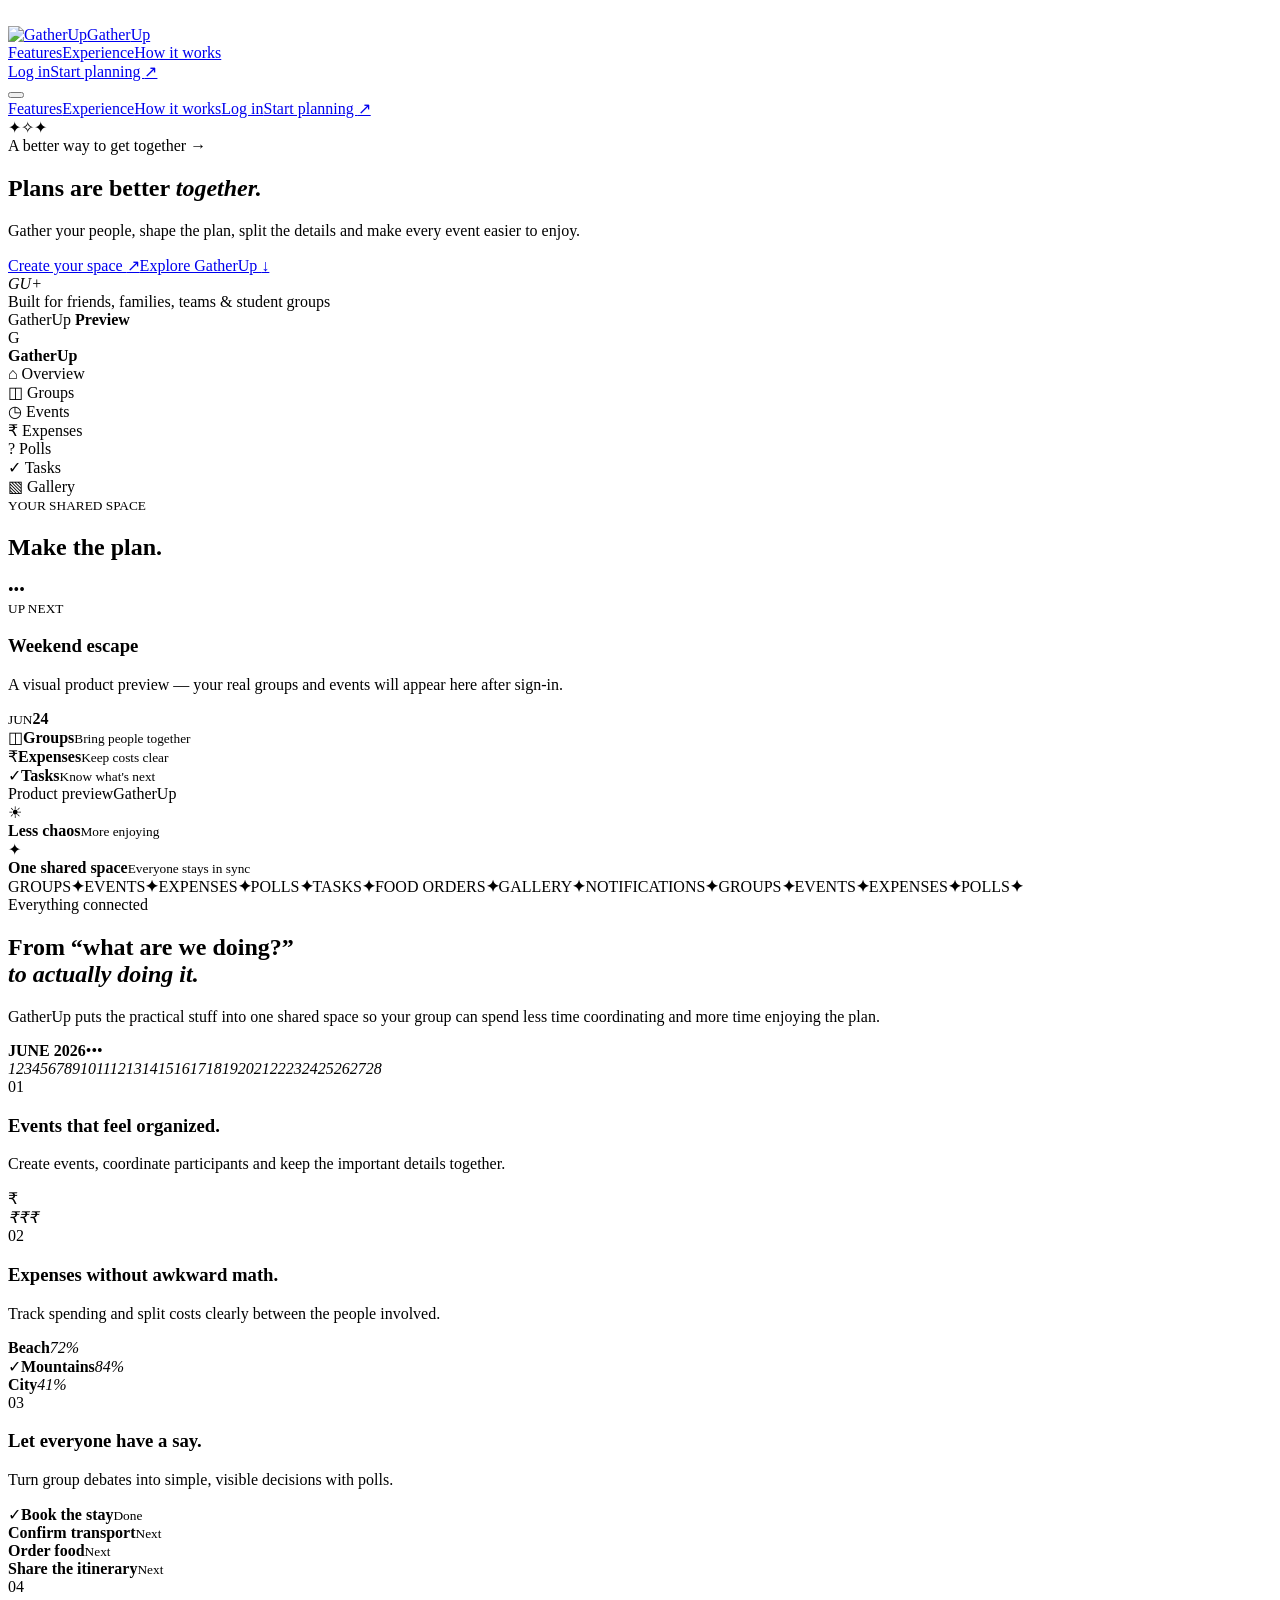
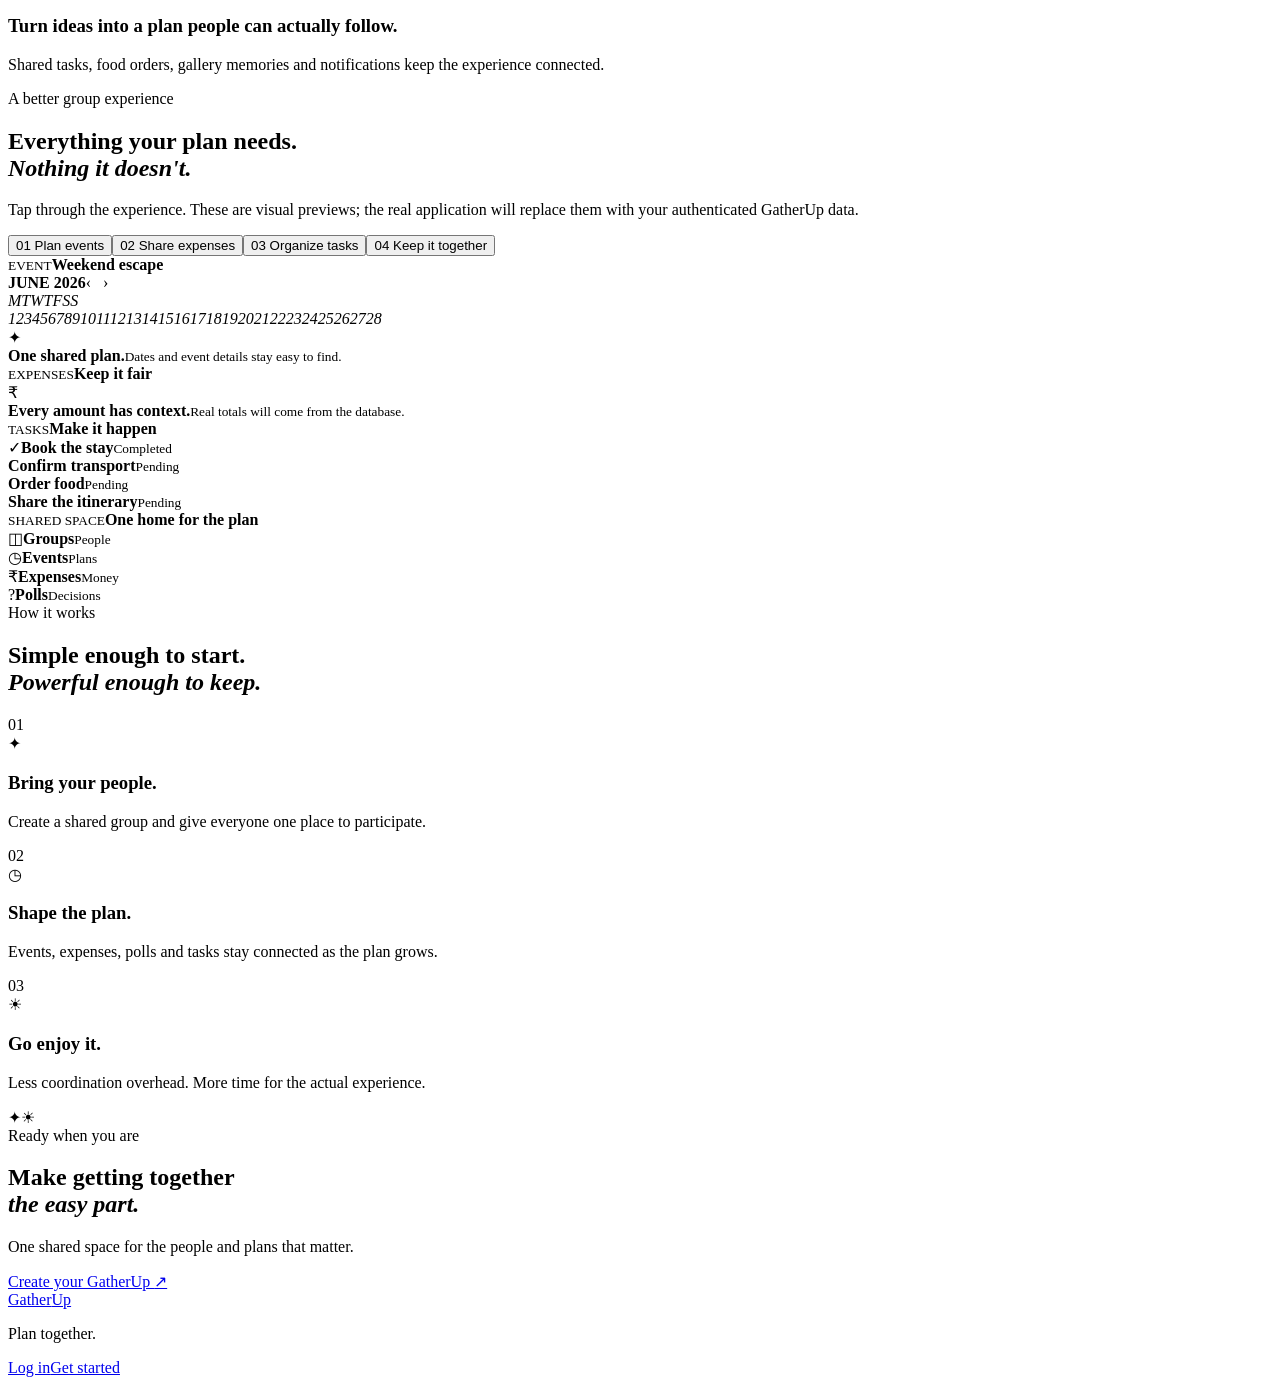
==== frontend/index.html @ 7a7631d9 "Initial GatherUp project" ====
<!doctype html>
<html lang="en">

<head>
    <meta charset="utf-8">
    <meta name="viewport" content="width=device-width,initial-scale=1,viewport-fit=cover">
    <meta name="theme-color" content="#fbfaf7">
    <meta name="description" content="GatherUp — plan together.">
    <link rel="icon" href="/assets/icons/icon-512.png">
    <link rel="apple-touch-icon" href="/assets/icons/icon-192.png">
    <link rel="manifest" href="/manifest.json">
    <title>GatherUp — Plan together.</title>
    <link rel="stylesheet" href="/assets/style.css">
</head>

<body>
    <div class="noise"></div>
    <div class="cursor-glow"></div>
    <div class="loader">
        <div class="loader-inner">
            <div class="loader-logo"><img src="/assets/icons/logo.png" alt=""></div>
            <div class="loader-bar"><span></span></div>
        </div>
    </div>

    <header class="navbar" id="navbar">
        <div class="nav-inner">
            <a class="brand" href="/"><span class="brand-logo"><img src="/assets/icons/logo.png"
                        alt="GatherUp"></span><span class="brand-name">Gather<span>Up</span></span></a>
            <nav class="nav-links"><a href="#features">Features</a><a href="#experience">Experience</a><a
                    href="#how">How it works</a></nav>
            <div class="nav-actions"><a class="nav-login" href="/login">Log in</a><a class="btn btn-primary magnetic"
                    href="/register">Start planning <span>↗</span></a></div>
            <button class="menu" aria-label="Open menu" aria-expanded="false"><span></span><span></span></button>
            <div class="mobile-menu"><a href="#features">Features</a><a href="#experience">Experience</a><a
                    href="#how">How it works</a><a href="/login">Log in</a><a class="mobile-cta" href="/register">Start
                    planning <span>↗</span></a></div>
        </div>
    </header>

    <main>
        <section class="hero">
            <div class="hero-orb orb-y"></div>
            <div class="hero-orb orb-p"></div>
            <div class="hero-orb orb-o"></div><span class="spark a">✦</span><span class="spark b">✧</span><span
                class="spark c">✦</span>
            <div class="container hero-grid">
                <div class="hero-copy reveal">
                    <div class="eyebrow"><span class="eyebrow-dot"></span> A better way to get together <b>→</b></div>
                    <h1>Plans are better <em>together.</em></h1>
                    <p class="hero-sub">Gather your people, shape the plan, split the details and make every event
                        easier to enjoy.</p>
                    <div class="hero-actions"><a class="btn btn-primary btn-large magnetic" href="/register">Create your
                            space <span>↗</span></a><a class="btn btn-secondary btn-large" href="#experience">Explore
                            GatherUp <span>↓</span></a></div>
                    <div class="mini-trust">
                        <div class="avatar-stack"><i class="av1">G</i><i class="av2">U</i><i class="av3">+</i></div>
                        Built for friends, families, teams &amp; student groups
                    </div>
                </div>

                <div class="hero-visual reveal reveal-late">
                    <div class="app-window tilt">
                        <div class="window-head">
                            <div class="dots"><i></i><i></i><i></i></div>
                            <div class="window-title">GatherUp <b>Preview</b></div>
                            <div class="window-user">G</div>
                        </div>
                        <div class="app-body">
                            <aside class="side">
                                <div class="side-brand"><img src="/assets/icons/icon-192.png" alt=""><b>GatherUp</b>
                                </div>
                                <div class="side-item active"><span>⌂</span> Overview</div>
                                <div class="side-item"><span>◫</span> Groups</div>
                                <div class="side-item"><span>◷</span> Events</div>
                                <div class="side-item"><span>₹</span> Expenses</div>
                                <div class="side-item"><span>?</span> Polls</div>
                                <div class="side-item"><span>✓</span> Tasks</div>
                                <div class="side-item"><span>▧</span> Gallery</div>
                            </aside>
                            <div class="app-main">
                                <div class="app-heading">
                                    <div><small>YOUR SHARED SPACE</small>
                                        <h2>Make the plan.</h2>
                                    </div><span class="app-more">•••</span>
                                </div>
                                <div class="preview-card">
                                    <div class="preview-copy"><small>UP NEXT</small>
                                        <h3>Weekend escape</h3>
                                        <p>A visual product preview — your real groups and events will appear here after
                                            sign-in.</p>
                                    </div>
                                    <div class="date"><small>JUN</small><b>24</b></div>
                                </div>
                                <div class="preview-tiles">
                                    <div class="tile p"><span class="tile-icon">◫</span><b>Groups</b><small>Bring people
                                            together</small></div>
                                    <div class="tile y"><span class="tile-icon">₹</span><b>Expenses</b><small>Keep costs
                                            clear</small></div>
                                    <div class="tile o"><span class="tile-icon">✓</span><b>Tasks</b><small>Know what's
                                            next</small></div>
                                </div>
                                <div class="progress">
                                    <div class="progress-top"><span>Product preview</span><span>GatherUp</span></div>
                                    <div class="progress-line"><i></i></div>
                                </div>
                            </div>
                        </div>
                    </div>
                    <div class="float-card float-one"><span class="float-icon y">☀</span>
                        <div class="float-copy"><b>Less chaos</b><small>More enjoying</small></div>
                    </div>
                    <div class="float-card float-two"><span class="float-icon p">✦</span>
                        <div class="float-copy"><b>One shared space</b><small>Everyone stays in sync</small></div>
                    </div>
                </div>
            </div>
            <div class="hero-bottom"></div>
        </section>

        <div class="ticker">
            <div class="ticker-track">
                <span>GROUPS</span><b>✦</b><span>EVENTS</span><b>✦</b><span>EXPENSES</span><b>✦</b><span>POLLS</span><b>✦</b><span>TASKS</span><b>✦</b><span>FOOD
                    ORDERS</span><b>✦</b><span>GALLERY</span><b>✦</b><span>NOTIFICATIONS</span><b>✦</b><span>GROUPS</span><b>✦</b><span>EVENTS</span><b>✦</b><span>EXPENSES</span><b>✦</b><span>POLLS</span><b>✦</b>
            </div>
        </div>

        <section class="section" id="features">
            <div class="container">
                <div class="section-intro reveal">
                    <div><span class="kicker">Everything connected</span>
                        <h2>From “what are we doing?”<br><em>to actually doing it.</em></h2>
                    </div>
                    <p>GatherUp puts the practical stuff into one shared space so your group can spend less time
                        coordinating and more time enjoying the plan.</p>
                </div>
                <div class="feature-grid">
                    <article class="feature feature-main reveal">
                        <div class="feature-visual">
                            <div class="calendar-art">
                                <div class="cal-top"><b>JUNE 2026</b><span>•••</span></div>
                                <div class="cal-grid"><i class="">1</i><i class="">2</i><i class="">3</i><i
                                        class="">4</i><i class="">5</i><i class="">6</i><i class="">7</i><i
                                        class="">8</i><i class="">9</i><i class="">10</i><i class="">11</i><i
                                        class="">12</i><i class="">13</i><i class="">14</i><i class="">15</i><i
                                        class="">16</i><i class="">17</i><i class="">18</i><i class="">19</i><i
                                        class="">20</i><i class="">21</i><i class="">22</i><i class="">23</i><i
                                        class="active">24</i><i class="">25</i><i class="">26</i><i class="">27</i><i
                                        class="">28</i></div>
                            </div>
                        </div>
                        <div class="feature-content"><span class="feature-index">01</span>
                            <h3>Events that feel organized.</h3>
                            <p>Create events, coordinate participants and keep the important details together.</p>
                        </div>
                    </article>
                    <article class="feature reveal">
                        <div class="feature-visual">
                            <div class="money-art">
                                <div class="money-ring"></div>
                                <div class="money-core">₹</div><i class="money-dot md1">₹</i><i
                                    class="money-dot md2">₹</i><i class="money-dot md3">₹</i>
                            </div>
                        </div>
                        <div class="feature-content"><span class="feature-index">02</span>
                            <h3>Expenses without awkward math.</h3>
                            <p>Track spending and split costs clearly between the people involved.</p>
                        </div>
                    </article>
                    <article class="feature reveal">
                        <div class="feature-visual">
                            <div class="poll-art">
                                <div class="poll"><span></span><b>Beach</b><em>72%</em></div>
                                <div class="poll selected"><span>✓</span><b>Mountains</b><em>84%</em></div>
                                <div class="poll"><span></span><b>City</b><em>41%</em></div>
                            </div>
                        </div>
                        <div class="feature-content"><span class="feature-index">03</span>
                            <h3>Let everyone have a say.</h3>
                            <p>Turn group debates into simple, visible decisions with polls.</p>
                        </div>
                    </article>
                    <article class="feature feature-wide reveal">
                        <div class="wide-visual">
                            <div class="task done"><span>✓</span><b>Book the stay</b><small>Done</small></div>
                            <div class="task"><span></span><b>Confirm transport</b><small>Next</small></div>
                            <div class="task"><span></span><b>Order food</b><small>Next</small></div>
                            <div class="task"><span></span><b>Share the itinerary</b><small>Next</small></div>
                        </div>
                        <div class="feature-content"><span class="feature-index">04</span>
                            <h3>Turn ideas into a plan people can actually follow.</h3>
                            <p>Shared tasks, food orders, gallery memories and notifications keep the experience
                                connected.</p>
                        </div>
                    </article>
                </div>
            </div>
        </section>

        <section class="experience" id="experience">
            <div class="container">
                <div class="experience-shell">
                    <div class="experience-copy reveal"><span class="kicker">A better group experience</span>
                        <h2>Everything your plan needs.<br><em>Nothing it doesn't.</em></h2>
                        <p>Tap through the experience. These are visual previews; the real application will replace them
                            with your authenticated GatherUp data.</p>
                        <div class="tabs"><button class="tab active" data-stage="event"><span>01</span> Plan
                                events</button><button class="tab" data-stage="money"><span>02</span> Share
                                expenses</button><button class="tab" data-stage="tasks"><span>03</span> Organize
                                tasks</button><button class="tab" data-stage="space"><span>04</span> Keep it
                                together</button></div>
                    </div>
                    <div class="stage reveal">
                        <div class="stage-panel active" data-panel="event">
                            <div class="stage-head"><small>EVENT</small><b>Weekend escape</b></div>
                            <div class="stage-calendar">
                                <div class="stage-month"><b>JUNE 2026</b><span>‹ &nbsp; ›</span></div>
                                <div class="stage-week"><i>M</i><i>T</i><i>W</i><i>T</i><i>F</i><i>S</i><i>S</i></div>
                                <div class="stage-days"><i class="">1</i><i class="">2</i><i class="">3</i><i
                                        class="">4</i><i class="">5</i><i class="">6</i><i class="">7</i><i
                                        class="">8</i><i class="">9</i><i class="">10</i><i class="">11</i><i
                                        class="">12</i><i class="">13</i><i class="">14</i><i class="">15</i><i
                                        class="">16</i><i class="">17</i><i class="">18</i><i class="">19</i><i
                                        class="">20</i><i class="">21</i><i class="">22</i><i class="">23</i><i
                                        class="today">24</i><i class="">25</i><i class="">26</i><i class="">27</i><i
                                        class="">28</i></div>
                            </div>
                            <div class="stage-note"><span>✦</span>
                                <div><b>One shared plan.</b><small>Dates and event details stay easy to find.</small>
                                </div>
                            </div>
                        </div>
                        <div class="stage-panel" data-panel="money">
                            <div class="stage-head"><small>EXPENSES</small><b>Keep it fair</b></div>
                            <div class="chart"><i style="--h:42%"></i><i style="--h:65%"></i><i style="--h:51%"></i><i
                                    style="--h:82%"></i><i style="--h:60%"></i><i style="--h:91%"></i></div>
                            <div class="stage-note"><span>₹</span>
                                <div><b>Every amount has context.</b><small>Real totals will come from the
                                        database.</small></div>
                            </div>
                        </div>
                        <div class="stage-panel" data-panel="tasks">
                            <div class="stage-head"><small>TASKS</small><b>Make it happen</b></div>
                            <div class="stage-tasks">
                                <div class="stage-task done"><span>✓</span><b>Book the stay</b><small>Completed</small>
                                </div>
                                <div class="stage-task"><span></span><b>Confirm transport</b><small>Pending</small>
                                </div>
                                <div class="stage-task"><span></span><b>Order food</b><small>Pending</small></div>
                                <div class="stage-task"><span></span><b>Share the itinerary</b><small>Pending</small>
                                </div>
                            </div>
                        </div>
                        <div class="stage-panel" data-panel="space">
                            <div class="stage-head"><small>SHARED SPACE</small><b>One home for the plan</b></div>
                            <div class="space-grid">
                                <div class="space-card"><span>◫</span><b>Groups</b><small>People</small></div>
                                <div class="space-card"><span>◷</span><b>Events</b><small>Plans</small></div>
                                <div class="space-card"><span>₹</span><b>Expenses</b><small>Money</small></div>
                                <div class="space-card"><span>?</span><b>Polls</b><small>Decisions</small></div>
                            </div>
                        </div>
                    </div>
                </div>
            </div>
        </section>

        <section class="section how" id="how">
            <div class="container">
                <div class="center-heading reveal"><span class="kicker">How it works</span>
                    <h2>Simple enough to start.<br><em>Powerful enough to keep.</em></h2>
                </div>
                <div class="step-grid">
                    <article class="step reveal"><span class="step-num">01</span>
                        <div class="step-icon si-p">✦</div>
                        <h3>Bring your people.</h3>
                        <p>Create a shared group and give everyone one place to participate.</p>
                    </article>
                    <article class="step reveal"><span class="step-num">02</span>
                        <div class="step-icon si-o">◷</div>
                        <h3>Shape the plan.</h3>
                        <p>Events, expenses, polls and tasks stay connected as the plan grows.</p>
                    </article>
                    <article class="step reveal"><span class="step-num">03</span>
                        <div class="step-icon si-y">☀</div>
                        <h3>Go enjoy it.</h3>
                        <p>Less coordination overhead. More time for the actual experience.</p>
                    </article>
                </div>
            </div>
        </section>

        <section class="cta">
            <div class="cta-glow cg-y"></div>
            <div class="cta-glow cg-p"></div><span class="cta-spark cs-left">✦</span><span
                class="cta-spark cs-right">☀</span>
            <div class="container cta-content reveal"><span class="kicker">Ready when you are</span>
                <h2>Make getting together<br><em>the easy part.</em></h2>
                <p>One shared space for the people and plans that matter.</p><a href="/register"
                    class="btn btn-primary btn-large magnetic">Create your GatherUp <span>↗</span></a>
            </div>
        </section>
    </main>
    <footer class="footer">
        <div class="container footer-inner"><a class="brand" href="/"><span class="brand-logo footer-mark"><img
                        src="/assets/icons/logo.png" alt=""></span><span
                    class="brand-name">Gather<span>Up</span></span></a>
            <p>Plan together.</p>
            <div class="footer-links"><a href="/login">Log in</a><a href="/register">Get started</a></div>
        </div>
    </footer>
    <script src="/assets/js/app.js"></script>
</body>

</html>
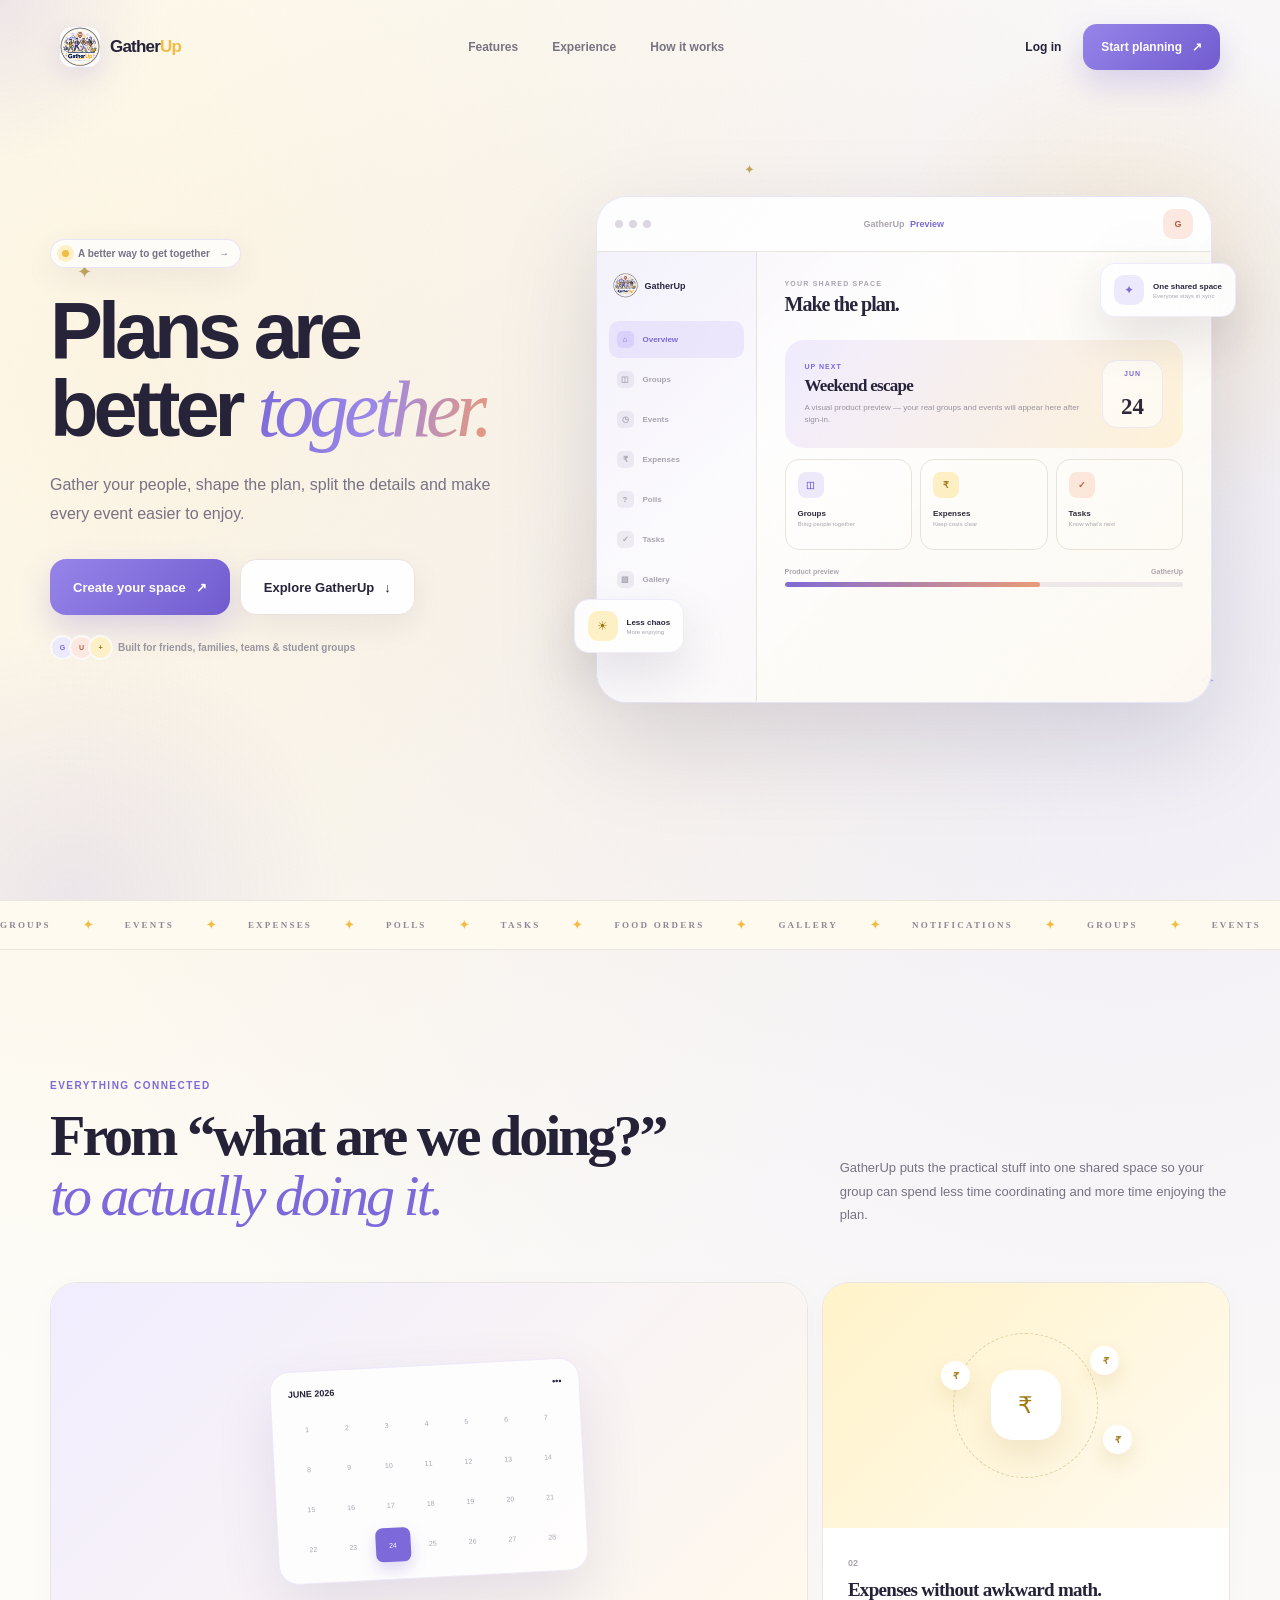
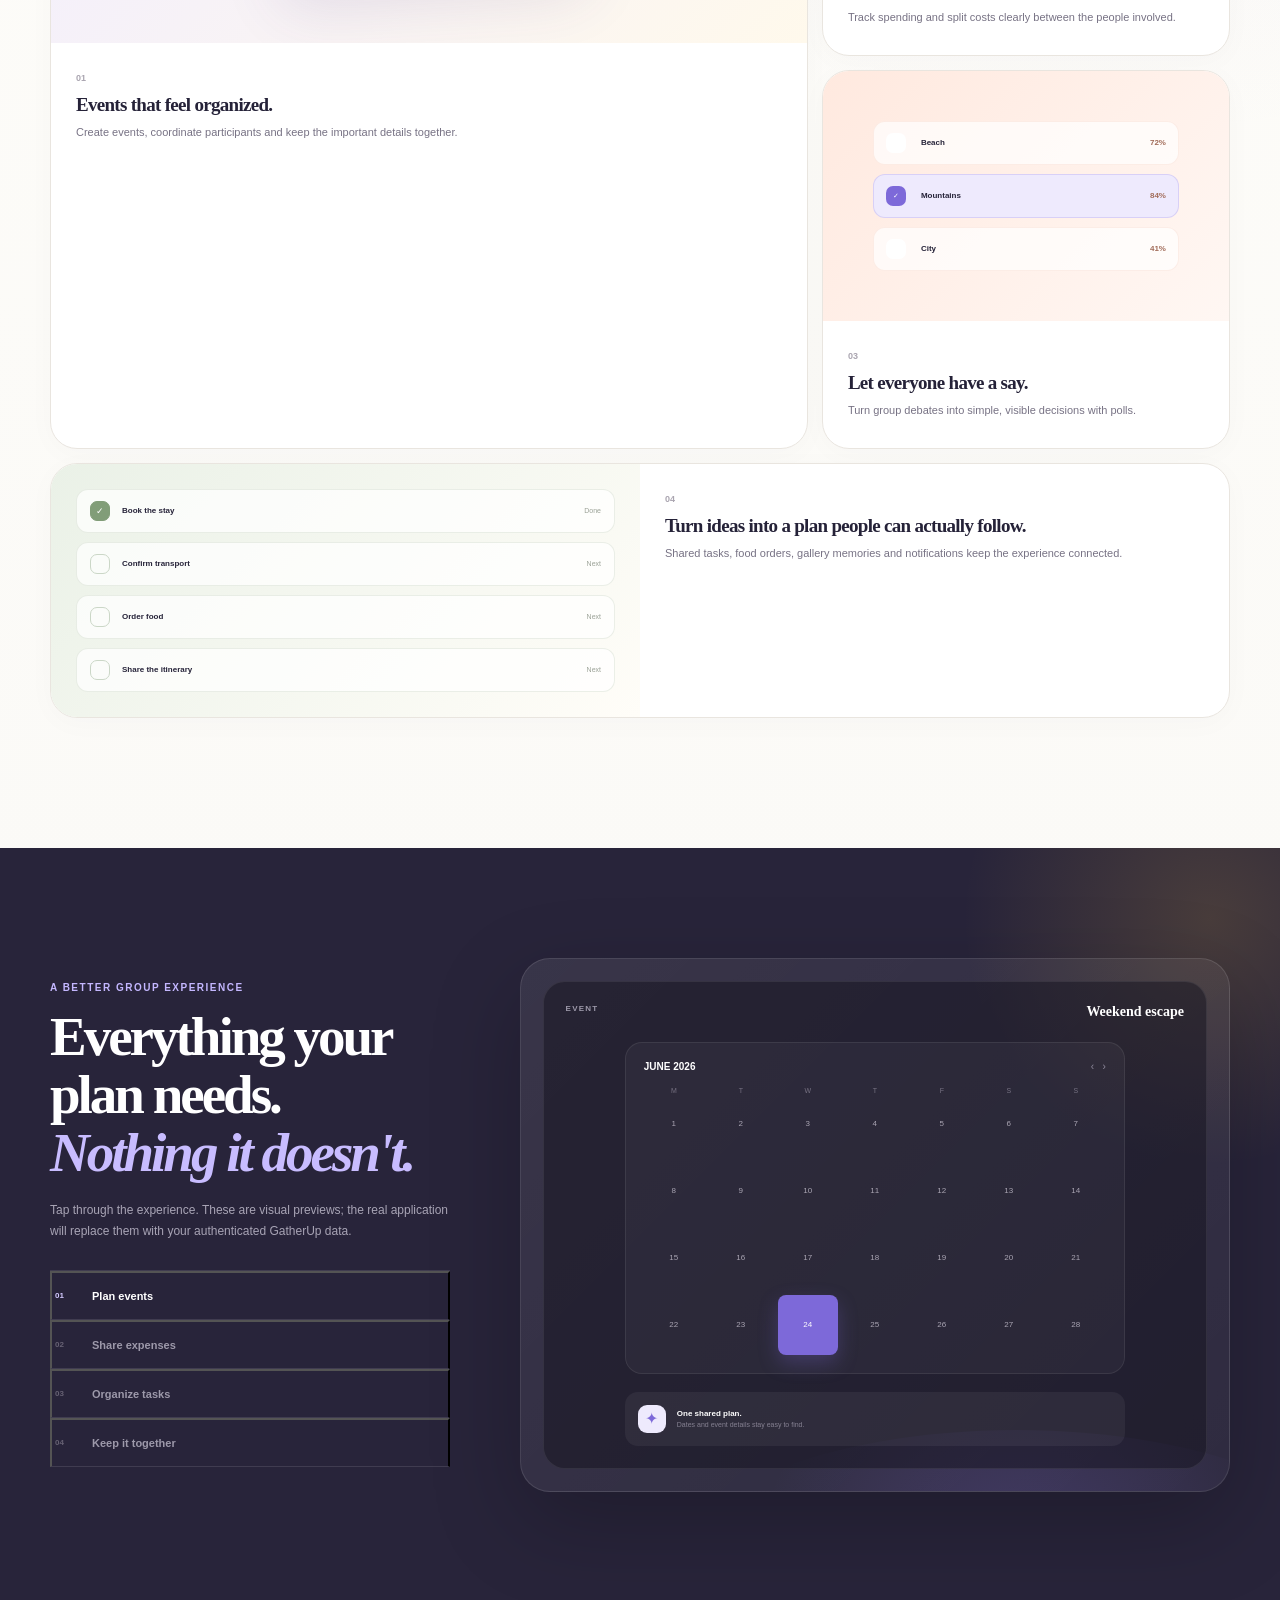
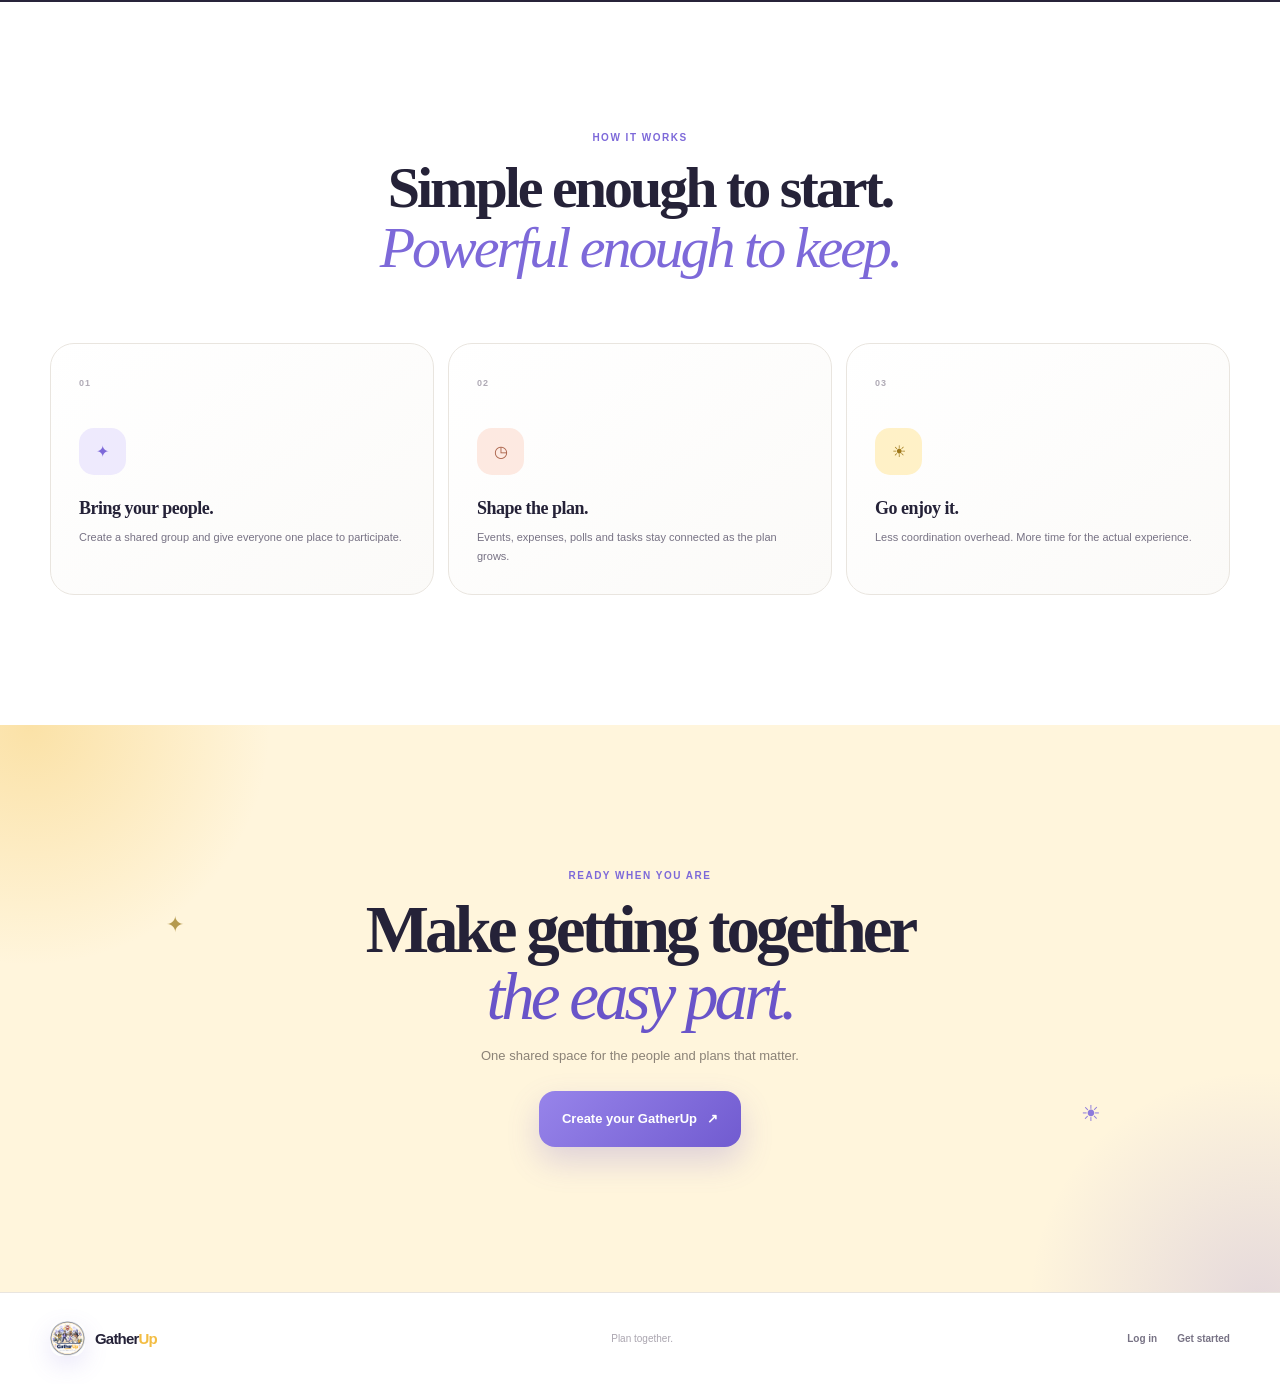
==== commit 13cf9346: "Fix frontend paths for Vercel deployment" ====
--- a/frontend/index.html
+++ b/frontend/index.html
@@ -6,11 +6,11 @@
     <meta name="viewport" content="width=device-width,initial-scale=1,viewport-fit=cover">
     <meta name="theme-color" content="#fbfaf7">
     <meta name="description" content="GatherUp — plan together.">
-    <link rel="icon" href="/assets/icons/icon-512.png">
-    <link rel="apple-touch-icon" href="/assets/icons/icon-192.png">
+    <link rel="icon" href="icons/icon-512.png">
+    <link rel="apple-touch-icon" href="icons/icon-192.png">
     <link rel="manifest" href="/manifest.json">
     <title>GatherUp — Plan together.</title>
-    <link rel="stylesheet" href="/assets/style.css">
+    <link rel="stylesheet" href="style.css">
 </head>
 
 <body>
@@ -18,22 +18,22 @@
     <div class="cursor-glow"></div>
     <div class="loader">
         <div class="loader-inner">
-            <div class="loader-logo"><img src="/assets/icons/logo.png" alt=""></div>
+            <div class="loader-logo"><img src="icons/logo.png" alt=""></div>
             <div class="loader-bar"><span></span></div>
         </div>
     </div>
 
     <header class="navbar" id="navbar">
         <div class="nav-inner">
-            <a class="brand" href="/"><span class="brand-logo"><img src="/assets/icons/logo.png"
+            <a class="brand" href="/"><span class="brand-logo"><img src="icons/logo.png"
                         alt="GatherUp"></span><span class="brand-name">Gather<span>Up</span></span></a>
             <nav class="nav-links"><a href="#features">Features</a><a href="#experience">Experience</a><a
                     href="#how">How it works</a></nav>
-            <div class="nav-actions"><a class="nav-login" href="/login">Log in</a><a class="btn btn-primary magnetic"
-                    href="/register">Start planning <span>↗</span></a></div>
+            <div class="nav-actions"><a class="nav-login" href="login.html">Log in</a><a class="btn btn-primary magnetic"
+                    href="register.html">Start planning <span>↗</span></a></div>
             <button class="menu" aria-label="Open menu" aria-expanded="false"><span></span><span></span></button>
             <div class="mobile-menu"><a href="#features">Features</a><a href="#experience">Experience</a><a
-                    href="#how">How it works</a><a href="/login">Log in</a><a class="mobile-cta" href="/register">Start
+                    href="#how">How it works</a><a href="login.html">Log in</a><a class="mobile-cta" href="register.html">Start
                     planning <span>↗</span></a></div>
         </div>
     </header>
@@ -50,7 +50,7 @@
                     <h1>Plans are better <em>together.</em></h1>
                     <p class="hero-sub">Gather your people, shape the plan, split the details and make every event
                         easier to enjoy.</p>
-                    <div class="hero-actions"><a class="btn btn-primary btn-large magnetic" href="/register">Create your
+                    <div class="hero-actions"><a class="btn btn-primary btn-large magnetic" href="register.html">Create your
                             space <span>↗</span></a><a class="btn btn-secondary btn-large" href="#experience">Explore
                             GatherUp <span>↓</span></a></div>
                     <div class="mini-trust">
@@ -68,7 +68,7 @@
                         </div>
                         <div class="app-body">
                             <aside class="side">
-                                <div class="side-brand"><img src="/assets/icons/icon-192.png" alt=""><b>GatherUp</b>
+                                <div class="side-brand"><img src="icons/icon-192.png" alt=""><b>GatherUp</b>
                                 </div>
                                 <div class="side-item active"><span>⌂</span> Overview</div>
                                 <div class="side-item"><span>◫</span> Groups</div>
@@ -296,20 +296,20 @@
                 class="cta-spark cs-right">☀</span>
             <div class="container cta-content reveal"><span class="kicker">Ready when you are</span>
                 <h2>Make getting together<br><em>the easy part.</em></h2>
-                <p>One shared space for the people and plans that matter.</p><a href="/register"
+                <p>One shared space for the people and plans that matter.</p><a href="register.html"
                     class="btn btn-primary btn-large magnetic">Create your GatherUp <span>↗</span></a>
             </div>
         </section>
     </main>
     <footer class="footer">
         <div class="container footer-inner"><a class="brand" href="/"><span class="brand-logo footer-mark"><img
-                        src="/assets/icons/logo.png" alt=""></span><span
+                        src="icons/logo.png" alt=""></span><span
                     class="brand-name">Gather<span>Up</span></span></a>
             <p>Plan together.</p>
-            <div class="footer-links"><a href="/login">Log in</a><a href="/register">Get started</a></div>
+            <div class="footer-links"><a href="login.html">Log in</a><a href="register.html">Get started</a></div>
         </div>
     </footer>
-    <script src="/assets/js/app.js"></script>
+    <script src="js/app.js"></script>
 </body>
 
-</html>+</html>
--- a/frontend/style.css
+++ b/frontend/style.css
@@ -0,0 +1,83 @@
+
+@import url('https://fonts.googleapis.com/css2?family=DM+Sans:wght@400;500;600;700&family=Manrope:wght@500;600;700;800&family=Playfair+Display:ital,wght@0,500;0,600;1,500;1,600&display=swap');
+
+:root{
+--bg:#fbfaf7;--surface:#ffffff;--surface-2:#f6f3ed;--ink:#252238;--muted:#777284;
+--purple:#7d69d9;--purple-2:#a391ee;--purple-soft:#eeeafd;
+--yellow:#f3bd43;--yellow-soft:#fff1c7;--peach:#e99a7a;--peach-soft:#fde9e1;
+--green:#819d78;--green-soft:#eaf1e7;--line:#e9e5df;
+--shadow:0 24px 80px rgba(43,35,65,.10);--shadow-sm:0 10px 32px rgba(43,35,65,.07);
+--radius:24px;--ease:cubic-bezier(.2,.75,.2,1)
+}
+*{box-sizing:border-box;margin:0;padding:0}
+html{scroll-behavior:smooth;scroll-padding-top:100px}
+body{min-height:100vh;background:
+radial-gradient(circle at 10% 8%,rgba(243,189,67,.13),transparent 24%),
+radial-gradient(circle at 88% 14%,rgba(125,105,217,.10),transparent 27%),
+linear-gradient(180deg,#fffefa 0%,var(--bg) 55%,#f9f7f3 100%);
+color:var(--ink);font-family:"DM Sans",sans-serif;-webkit-font-smoothing:antialiased;overflow-x:hidden}
+body::selection{background:var(--purple);color:#fff}
+a{text-decoration:none;color:inherit}button,input{font:inherit}button{cursor:pointer}img{max-width:100%;display:block}
+.container{width:min(1180px,calc(100% - 40px));margin:auto}
+.noise{position:fixed;inset:0;z-index:9997;pointer-events:none;opacity:.025;background-image:url("data:image/svg+xml,%3Csvg xmlns='http://www.w3.org/2000/svg' width='180' height='180'%3E%3Cfilter id='n'%3E%3CfeTurbulence baseFrequency='.75' numOctaves='3' stitchTiles='stitch' type='fractalNoise'/%3E%3C/filter%3E%3Crect width='100%25' height='100%25' filter='url(%23n)'/%3E%3C/svg%3E")}
+.cursor-glow{position:fixed;width:340px;height:340px;pointer-events:none;z-index:0;opacity:0;transform:translate(-50%,-50%);border-radius:50%;background:radial-gradient(circle,rgba(125,105,217,.12),transparent 68%);transition:opacity .25s}
+.loader{position:fixed;inset:0;z-index:10000;background:var(--bg);display:grid;place-items:center;transition:opacity .6s,visibility .6s}.loader.hide{opacity:0;visibility:hidden}
+.loader-inner{text-align:center}.loader-logo{width:72px;height:72px;overflow:hidden;border-radius:21px;margin:auto;box-shadow:0 18px 45px rgba(125,105,217,.2);animation:float 1.3s ease-in-out infinite alternate}.loader-logo img{width:100%;height:100%;object-fit:cover}.loader-bar{width:86px;height:3px;margin:24px auto 0;border-radius:99px;overflow:hidden;background:#e8e3f6}.loader-bar span{display:block;width:45%;height:100%;background:var(--purple);animation:load 1s infinite ease-in-out}
+@keyframes float{to{transform:translateY(-8px) rotate(2deg)}}@keyframes load{from{transform:translateX(-130%)}to{transform:translateX(240%)}}
+.navbar{position:fixed;z-index:1000;top:18px;left:50%;width:min(1160px,calc(100% - 30px));transform:translateX(-50%);transition:.35s var(--ease)}
+.navbar.scrolled{top:9px;padding:6px 9px;border:1px solid rgba(125,105,217,.14);border-radius:21px;background:rgba(255,255,255,.82);backdrop-filter:blur(22px);box-shadow:0 15px 50px rgba(43,35,65,.09)}
+.nav-inner{min-height:58px;display:flex;align-items:center;justify-content:space-between}
+.brand{display:inline-flex;align-items:center;gap:10px;font-family:Manrope,sans-serif;font-weight:800;letter-spacing:-.8px}.brand-logo{width:40px;height:40px;overflow:hidden;border-radius:12px;box-shadow:0 9px 24px rgba(125,105,217,.16)}.brand-logo img{width:100%;height:100%;object-fit:cover}.brand-name{font-size:17px}.brand-name span{color:var(--yellow)}
+.nav-links{display:flex;gap:34px}.nav-links a{position:relative;color:#777382;font-size:12px;font-weight:700}.nav-links a:after{content:"";position:absolute;left:0;right:0;bottom:-8px;height:2px;border-radius:99px;background:var(--purple);transform:scaleX(0);transform-origin:right;transition:.3s var(--ease)}.nav-links a:hover{color:var(--ink)}.nav-links a:hover:after{transform:scaleX(1);transform-origin:left}
+.nav-actions{display:flex;gap:8px;align-items:center}.nav-login{padding:11px 14px;border-radius:12px;font-size:12px;font-weight:800}.nav-login:hover{background:var(--purple-soft)}
+.menu{display:none;width:44px;height:44px;border:0;border-radius:13px;background:var(--purple-soft);position:relative}.menu span{position:absolute;left:13px;width:18px;height:2px;border-radius:5px;background:var(--ink);transition:.3s}.menu span:first-child{top:17px}.menu span:last-child{top:25px}.menu.open span:first-child{top:21px;transform:rotate(45deg)}.menu.open span:last-child{top:21px;transform:rotate(-45deg)}
+.mobile-menu{display:none}
+.btn{display:inline-flex;align-items:center;justify-content:center;gap:10px;min-height:46px;padding:0 18px;border:0;border-radius:14px;font-size:12px;font-weight:800;transition:.3s var(--ease)}.btn span{transition:.3s var(--ease)}.btn:hover{transform:translateY(-3px)}.btn:hover span{transform:translate(3px,-3px)}
+.btn-primary{color:#fff;background:linear-gradient(135deg,#9784ea,#715bd0);box-shadow:0 14px 32px rgba(113,91,208,.23)}.btn-primary:hover{box-shadow:0 20px 45px rgba(113,91,208,.31)}.btn-secondary{background:#fff;border:1px solid var(--line);box-shadow:var(--shadow-sm)}.btn-secondary:hover{border-color:#cfc5f6;box-shadow:var(--shadow)}
+.btn-large{min-height:56px;padding:0 23px;border-radius:16px;font-size:13px}
+
+.hero{position:relative;min-height:900px;padding:178px 0 105px;overflow:hidden}.hero-grid{position:relative;z-index:2;display:grid;grid-template-columns:.84fr 1.16fr;gap:55px;align-items:center}
+.hero-copy{max-width:610px}.eyebrow{display:inline-flex;align-items:center;gap:9px;padding:8px 11px;border:1px solid rgba(125,105,217,.16);border-radius:999px;background:rgba(255,255,255,.76);box-shadow:var(--shadow-sm);color:#777284;font-size:10px;font-weight:800}.eyebrow-dot{width:7px;height:7px;border-radius:50%;background:var(--yellow);box-shadow:0 0 0 5px var(--yellow-soft)}
+.hero h1{margin:24px 0 23px;font-family:Manrope,sans-serif;font-size:clamp(51px,6.2vw,80px);line-height:.98;letter-spacing:-5px}.hero h1 em{font-family:"Playfair Display",serif;font-weight:500;background:linear-gradient(100deg,var(--purple),#9b88e9 50%,var(--peach));-webkit-background-clip:text;background-clip:text;color:transparent}
+.hero-sub{max-width:555px;color:var(--muted);font-size:16px;line-height:1.8}.hero-actions{display:flex;gap:10px;flex-wrap:wrap;margin-top:30px}.mini-trust{display:flex;align-items:center;gap:11px;margin-top:20px;color:#9995a0;font-size:10px;font-weight:700}.avatar-stack{display:flex}.avatar-stack i{display:grid;place-items:center;width:25px;height:25px;margin-right:-6px;border:2px solid var(--bg);border-radius:50%;font-style:normal;font-size:7px;font-weight:900}.av1{background:var(--purple-soft);color:var(--purple)}.av2{background:var(--peach-soft);color:#a95f45}.av3{background:var(--yellow-soft);color:#97721c}
+.hero-visual{position:relative;padding:18px}.app-window{position:relative;overflow:hidden;border:1px solid rgba(125,105,217,.17);border-radius:31px;background:rgba(255,255,255,.91);box-shadow:0 38px 100px rgba(43,35,65,.15);transform-style:preserve-3d;transition:transform .15s ease}.app-window:before{content:"";position:absolute;inset:0;pointer-events:none;background:linear-gradient(135deg,rgba(125,105,217,.07),transparent 37%,rgba(243,189,67,.07))}
+.window-head{position:relative;z-index:2;height:55px;display:grid;grid-template-columns:1fr auto 1fr;align-items:center;padding:0 18px;border-bottom:1px solid var(--line);background:rgba(255,255,255,.84)}.dots{display:flex;gap:6px}.dots i{width:8px;height:8px;border-radius:50%;background:#ddd8e2}.window-title{font-size:9px;color:#aaa5b0;font-weight:800}.window-title b{color:var(--purple);margin-left:3px}.window-user{justify-self:end;display:grid;place-items:center;width:30px;height:30px;border-radius:10px;background:var(--peach-soft);color:#a65e45;font-size:9px;font-weight:900}
+.app-body{display:grid;grid-template-columns:160px 1fr;min-height:450px}.side{padding:21px 12px;border-right:1px solid var(--line);background:#fcfbfe}.side-brand{display:flex;align-items:center;gap:7px;margin:0 4px 23px;font-size:9px;font-weight:900}.side-brand img{width:25px;height:25px;border-radius:8px}.side-item{display:flex;align-items:center;gap:9px;padding:10px 8px;margin:3px 0;border-radius:10px;color:#aaa5b0;font-size:8px;font-weight:800}.side-item span{display:grid;place-items:center;width:17px;height:17px;border-radius:5px;background:#efecf3;font-size:8px}.side-item.active{background:var(--purple-soft);color:var(--purple)}.side-item.active span{background:#ded7ff;color:var(--purple)}
+.app-main{padding:28px}.app-heading{display:flex;justify-content:space-between;align-items:flex-start}.app-heading small{display:block;margin-bottom:6px;color:#aaa5b0;font-size:7px;font-weight:900;letter-spacing:1.2px}.app-heading h2{font-family:Manrope;font-size:20px;letter-spacing:-1px}.app-more{color:#aaa5b0;font-size:12px}
+.preview-card{display:flex;justify-content:space-between;align-items:center;gap:20px;margin:24px 0 11px;padding:20px;border-radius:19px;background:linear-gradient(120deg,#f2edff,#fff5df)}.preview-copy small{display:block;margin-bottom:6px;color:var(--purple);font-size:7px;font-weight:900;letter-spacing:1px}.preview-copy h3{font-family:Manrope;font-size:17px;letter-spacing:-.7px}.preview-copy p{max-width:330px;margin-top:6px;color:#98939f;font-size:8px;line-height:1.5}.date{flex:0 0 auto;display:grid;place-items:center;width:61px;height:68px;border:1px solid rgba(125,105,217,.12);border-radius:15px;background:rgba(255,255,255,.78)}.date small{color:var(--purple);font-size:7px;font-weight:900;letter-spacing:1px}.date b{font-family:Manrope;font-size:23px;line-height:1}
+.preview-tiles{display:grid;grid-template-columns:repeat(3,1fr);gap:8px}.tile{padding:12px;min-height:91px;border:1px solid var(--line);border-radius:14px;background:#fff}.tile-icon{display:grid;place-items:center;width:26px;height:26px;margin-bottom:11px;border-radius:8px;font-size:9px;font-weight:900}.tile b,.tile small{display:block}.tile b{font-size:8px;margin-bottom:3px}.tile small{color:#aaa5b0;font-size:6px}.tile.p .tile-icon{background:var(--purple-soft);color:var(--purple)}.tile.y .tile-icon{background:var(--yellow-soft);color:#9d7616}.tile.o .tile-icon{background:var(--peach-soft);color:#ad654b}
+.progress{margin-top:18px}.progress-top{display:flex;justify-content:space-between;margin-bottom:7px;color:#aaa5b0;font-size:7px;font-weight:800}.progress-line{height:5px;border-radius:99px;background:#eeeaf1;overflow:hidden}.progress-line i{display:block;width:64%;height:100%;border-radius:inherit;background:linear-gradient(90deg,var(--purple),var(--peach))}
+.float-card{position:absolute;z-index:4;display:flex;align-items:center;gap:9px;padding:11px 13px;border:1px solid rgba(125,105,217,.12);border-radius:15px;background:rgba(255,255,255,.92);box-shadow:0 20px 50px rgba(43,35,65,.12);backdrop-filter:blur(12px);animation:cardFloat 4.5s ease-in-out infinite}.float-one{left:-4px;bottom:68px}.float-two{right:-6px;top:85px;animation-delay:-2s}.float-icon{display:grid;place-items:center;width:30px;height:30px;border-radius:10px;font-size:12px}.float-icon.y{background:var(--yellow-soft);color:#9d7617}.float-icon.p{background:var(--purple-soft);color:var(--purple)}.float-copy b,.float-copy small{display:block}.float-copy b{font-size:8px}.float-copy small{margin-top:2px;color:#aaa5b0;font-size:6px}
+@keyframes cardFloat{0%,100%{transform:translateY(0) rotate(0)}50%{transform:translateY(-9px) rotate(1deg)}}
+.hero-orb{position:absolute;border-radius:50%;pointer-events:none}.orb-y{width:520px;height:520px;top:20px;right:-120px;background:radial-gradient(circle,rgba(243,189,67,.16),transparent 69%);animation:orb 11s ease-in-out infinite}.orb-p{width:560px;height:560px;bottom:-280px;left:-210px;background:radial-gradient(circle,rgba(125,105,217,.12),transparent 69%);animation:orb 13s ease-in-out infinite reverse}.orb-o{width:250px;height:250px;top:50%;left:42%;background:radial-gradient(circle,rgba(233,154,122,.10),transparent 70%);animation:orb 8s ease-in-out infinite}
+@keyframes orb{50%{transform:translate(20px,-15px) scale(1.06)}}
+.spark{position:absolute;color:#c4a85d;animation:spark 4s ease-in-out infinite}.spark.a{left:6%;top:29%;font-size:18px}.spark.b{right:5%;bottom:23%;font-size:21px;color:#a99ae9}.spark.c{right:41%;top:18%;font-size:13px;animation-delay:-2s}@keyframes spark{50%{transform:translateY(-10px) rotate(12deg);opacity:1}0%,100%{opacity:.55}}
+
+.ticker{overflow:hidden;border-top:1px solid var(--line);border-bottom:1px solid var(--line);background:#fffaf0}.ticker-track{width:max-content;display:flex;align-items:center;gap:32px;padding:17px 0;animation:ticker 28s linear infinite}.ticker span{font-family:Manrope;font-size:9px;letter-spacing:2.2px;font-weight:800;color:#8d8794}.ticker b{color:var(--yellow);font-size:12px}@keyframes ticker{to{transform:translateX(-50%)}}
+
+.section{padding:130px 0}.section-intro{display:grid;grid-template-columns:1fr .55fr;gap:80px;align-items:end;margin-bottom:55px}.kicker{display:block;margin-bottom:15px;color:var(--purple);font-size:10px;font-weight:900;letter-spacing:1.5px;text-transform:uppercase}.section-intro h2,.center-heading h2{font-family:Manrope;font-size:clamp(38px,4.6vw,58px);line-height:1.04;letter-spacing:-3px}.section-intro h2 em,.center-heading h2 em,.cta h2 em{font-family:"Playfair Display",serif;font-weight:500;color:var(--purple)}.section-intro>p{color:var(--muted);font-size:13px;line-height:1.8}
+.feature-grid{display:grid;grid-template-columns:1.3fr .7fr;gap:14px}.feature{position:relative;overflow:hidden;border:1px solid var(--line);border-radius:27px;background:#fff;box-shadow:0 5px 30px rgba(43,35,65,.025);transition:.45s var(--ease)}.feature:hover{transform:translateY(-8px);box-shadow:var(--shadow);border-color:#ded7f7}.feature-main{grid-row:span 2}.feature-wide{grid-column:1/-1;display:grid;grid-template-columns:1fr 1fr}.feature-visual{min-height:245px;padding:25px;position:relative;overflow:hidden}.feature-main .feature-visual{min-height:360px;background:linear-gradient(135deg,#f1edff,#fff9ec)}.feature:nth-child(2) .feature-visual{background:linear-gradient(135deg,#fff3c9,#fffaf0)}.feature:nth-child(3) .feature-visual{background:linear-gradient(135deg,#ffe9df,#fff7f3)}.feature-wide .wide-visual{padding:25px;background:linear-gradient(135deg,#eaf1e7,#fffdf8)}
+.feature-content{padding:24px 25px 28px}.feature-index{display:inline-block;margin-bottom:11px;color:#aaa5b0;font-size:9px;font-weight:900}.feature h3{font-family:Manrope;font-size:19px;line-height:1.15;letter-spacing:-.7px}.feature p{margin-top:8px;color:var(--muted);font-size:11px;line-height:1.65}
+.calendar-art{position:absolute;left:50%;top:50%;width:min(76%,310px);transform:translate(-50%,-46%) rotate(-3deg);padding:17px;border:1px solid rgba(125,105,217,.13);border-radius:20px;background:rgba(255,255,255,.82);box-shadow:0 25px 60px rgba(77,59,130,.12)}.cal-top{display:flex;justify-content:space-between;margin-bottom:13px;font-size:9px;font-weight:900}.cal-grid{display:grid;grid-template-columns:repeat(7,1fr);gap:5px}.cal-grid i{display:grid;place-items:center;aspect-ratio:1;border-radius:7px;font-size:7px;font-style:normal;color:#aaa5b0}.cal-grid i.active{background:var(--purple);color:#fff;box-shadow:0 7px 15px rgba(125,105,217,.25)}
+.money-art{position:absolute;inset:0;display:grid;place-items:center}.money-ring{width:145px;height:145px;border:1px dashed rgba(157,118,22,.3);border-radius:50%;animation:spin 18s linear infinite}.money-core{position:absolute;display:grid;place-items:center;width:70px;height:70px;border-radius:22px;background:#fff;box-shadow:0 18px 35px rgba(157,118,22,.13);font-family:Manrope;font-size:23px;color:#a27a15}.money-dot{position:absolute;width:29px;height:29px;display:grid;place-items:center;border-radius:50%;background:#fff;color:#a27a15;box-shadow:0 9px 20px rgba(157,118,22,.14);font-size:9px;font-weight:900}.md1{top:32%;left:29%}.md2{right:24%;bottom:30%}.md3{right:27%;top:26%}@keyframes spin{to{transform:rotate(360deg)}}
+.poll-art{padding:25px;display:flex;flex-direction:column;justify-content:center;gap:9px;height:100%}.poll{display:grid;grid-template-columns:27px 1fr auto;align-items:center;gap:8px;padding:11px 12px;border:1px solid rgba(233,154,122,.15);border-radius:12px;background:rgba(255,255,255,.7);font-size:8px}.poll>span{display:grid;place-items:center;width:20px;height:20px;border-radius:7px;background:#fff;font-size:7px}.poll b{font-size:8px}.poll em{font-style:normal;color:#a16b58;font-weight:900}.poll.selected{border-color:rgba(125,105,217,.2);background:var(--purple-soft)}.poll.selected>span{background:var(--purple);color:#fff}
+.wide-visual{display:flex;flex-direction:column;justify-content:center;gap:9px}.task{display:grid;grid-template-columns:24px 1fr auto;align-items:center;gap:8px;padding:11px 13px;border:1px solid rgba(129,157,120,.16);border-radius:12px;background:rgba(255,255,255,.72)}.task>span{display:grid;place-items:center;width:20px;height:20px;border:1px solid #cbd7c7;border-radius:7px;color:#fff;font-size:9px}.task.done>span{background:var(--green);border-color:var(--green)}.task b{font-size:8px}.task small{color:#9aa196;font-size:7px}
+
+.experience{padding:110px 0;background:#28243a;color:#fff;position:relative;overflow:hidden}.experience:before{content:"";position:absolute;width:500px;height:500px;right:-180px;top:-180px;border-radius:50%;background:radial-gradient(circle,rgba(243,189,67,.16),transparent 70%)}.experience-shell{display:grid;grid-template-columns:.72fr 1.28fr;gap:70px;align-items:center}.experience .kicker{color:#c4b7ff}.experience-copy h2{font-family:Manrope;font-size:clamp(37px,4.3vw,55px);line-height:1.05;letter-spacing:-3px}.experience-copy h2 em{color:#c8bcff}.experience-copy>p{margin:18px 0 27px;max-width:410px;color:#a8a4b5;font-size:12px;line-height:1.8}.tabs{display:flex;flex-direction:column;border-top:1px solid rgba(255,255,255,.11)}.tab{display:flex;align-items:center;gap:15px;padding:17px 3px;border-bottom:1px solid rgba(255,255,255,.11);background:transparent;color:#9d99aa;text-align:left;font-size:11px;font-weight:800;transition:.3s}.tab span{width:22px;color:#666173;font-size:8px}.tab:hover,.tab.active{color:#fff}.tab.active span{color:#d4caff}.stage{position:relative;min-height:500px;padding:22px;border:1px solid rgba(255,255,255,.11);border-radius:30px;background:linear-gradient(135deg,rgba(255,255,255,.08),rgba(255,255,255,.035));box-shadow:0 30px 90px rgba(0,0,0,.22);overflow:hidden}.stage:after{content:"";position:absolute;inset:auto -20% -45% 20%;height:300px;border-radius:50%;background:radial-gradient(circle,rgba(125,105,217,.25),transparent 68%);pointer-events:none}.stage-panel{display:none;position:relative;z-index:2;height:100%;min-height:450px;padding:22px;border:1px solid rgba(255,255,255,.08);border-radius:22px;background:rgba(20,18,31,.5);animation:stageIn .5s var(--ease)}.stage-panel.active{display:block}@keyframes stageIn{from{opacity:0;transform:translateY(8px)}to{opacity:1;transform:none}}.stage-head{display:flex;justify-content:space-between;margin-bottom:22px}.stage-head small{color:#9d99aa;font-size:8px;font-weight:900;letter-spacing:1.2px}.stage-head b{font-family:Manrope;font-size:14px}.stage-calendar{max-width:500px;margin:auto;padding:18px;border:1px solid rgba(255,255,255,.08);border-radius:17px;background:rgba(255,255,255,.04)}.stage-month{display:flex;justify-content:space-between;margin-bottom:15px;font-size:10px}.stage-month span{color:#8f8a9c}.stage-week,.stage-days{display:grid;grid-template-columns:repeat(7,1fr);gap:7px}.stage-week i{color:#777283;font-style:normal;text-align:center;font-size:7px}.stage-days i{display:grid;place-items:center;aspect-ratio:1;border-radius:8px;color:#aaa5b3;font-size:8px;font-style:normal}.stage-days i.today{background:var(--purple);color:#fff;box-shadow:0 8px 20px rgba(125,105,217,.28)}.stage-note{display:flex;gap:11px;align-items:center;max-width:500px;margin:18px auto 0;padding:13px;border-radius:13px;background:rgba(255,255,255,.055)}.stage-note>span{display:grid;place-items:center;width:28px;height:28px;border-radius:9px;background:var(--purple-soft);color:var(--purple)}.stage-note b,.stage-note small{display:block}.stage-note b{font-size:8px}.stage-note small{margin-top:3px;color:#858091;font-size:7px}.chart{display:flex;align-items:flex-end;justify-content:center;gap:13px;height:255px;padding:25px}.chart i{width:28px;height:var(--h);max-height:100%;border-radius:9px 9px 4px 4px;background:linear-gradient(180deg,#b4a6f3,#7160ca);animation:barIn .7s var(--ease) backwards}.chart i:nth-child(2){animation-delay:.08s}.chart i:nth-child(3){animation-delay:.16s}.chart i:nth-child(4){animation-delay:.24s}.chart i:nth-child(5){animation-delay:.32s}.chart i:nth-child(6){animation-delay:.4s}@keyframes barIn{from{height:0}}.stage-tasks{display:flex;flex-direction:column;gap:9px;max-width:500px;margin:auto}.stage-task{display:grid;grid-template-columns:25px 1fr auto;align-items:center;gap:10px;padding:14px;border:1px solid rgba(255,255,255,.08);border-radius:13px;background:rgba(255,255,255,.04)}.stage-task>span{width:20px;height:20px;border:1px solid #676173;border-radius:7px}.stage-task.done>span{display:grid;place-items:center;border-color:#8ca983;background:var(--green);color:#fff}.stage-task b{font-size:9px}.stage-task small{color:#777283;font-size:7px}.space-grid{display:grid;grid-template-columns:repeat(2,1fr);gap:10px;max-width:500px;margin:auto}.space-card{min-height:125px;padding:17px;border:1px solid rgba(255,255,255,.08);border-radius:16px;background:rgba(255,255,255,.04)}.space-card span{display:grid;place-items:center;width:31px;height:31px;margin-bottom:20px;border-radius:10px;background:rgba(255,255,255,.08);font-size:11px}.space-card b,.space-card small{display:block}.space-card b{font-size:10px}.space-card small{margin-top:3px;color:#777283;font-size:7px}
+
+.how{background:#fff}.center-heading{text-align:center;max-width:680px;margin:0 auto 65px}.step-grid{display:grid;grid-template-columns:repeat(3,1fr);gap:14px}.step{position:relative;padding:28px;border:1px solid var(--line);border-radius:24px;background:linear-gradient(145deg,#fff,#fbfaf8);transition:.4s var(--ease)}.step:hover{transform:translateY(-7px);box-shadow:var(--shadow)}.step-num{color:#b0abb6;font-size:9px;font-weight:900;letter-spacing:1px}.step-icon{display:grid;place-items:center;width:47px;height:47px;margin:38px 0 23px;border-radius:15px;font-size:16px}.si-p{background:var(--purple-soft);color:var(--purple)}.si-o{background:var(--peach-soft);color:#aa6249}.si-y{background:var(--yellow-soft);color:#9e7819}.step h3{font-family:Manrope;font-size:18px;letter-spacing:-.5px}.step p{margin-top:9px;color:var(--muted);font-size:11px;line-height:1.7}
+
+.cta{position:relative;overflow:hidden;padding:145px 0;text-align:center;background:#fff5dc}.cta-content{position:relative;z-index:2}.cta h2{font-family:Manrope;font-size:clamp(43px,5.5vw,67px);line-height:1;letter-spacing:-4px}.cta h2 em{color:#6954c9}.cta p{margin:18px auto 28px;color:#8b8277;font-size:13px}.cta-glow{position:absolute;border-radius:50%;pointer-events:none}.cg-y{width:500px;height:500px;left:-220px;top:-250px;background:radial-gradient(circle,rgba(243,189,67,.35),transparent 68%)}.cg-p{width:480px;height:480px;right:-220px;bottom:-250px;background:radial-gradient(circle,rgba(125,105,217,.2),transparent 68%)}.cta-spark{position:absolute;font-size:22px;color:#b59a4f;animation:spark 4s infinite}.cs-left{left:13%;top:33%}.cs-right{right:14%;bottom:29%;color:#8d7adc}
+
+.footer{padding:28px 0;border-top:1px solid var(--line);background:#fff}.footer-inner{display:flex;align-items:center;justify-content:space-between}.footer-mark{width:35px;height:35px}.footer .brand-name{font-size:15px}.footer p{color:#aaa5af;font-size:10px}.footer-links{display:flex;gap:20px;color:#777284;font-size:10px;font-weight:800}.footer-links a:hover{color:var(--purple)}
+
+.reveal{opacity:0;transform:translateY(24px);transition:opacity .75s var(--ease),transform .75s var(--ease)}.reveal.show{opacity:1;transform:none}.reveal-late{transition-delay:.12s}
+.auth-page{min-height:100vh;display:grid;place-items:center;padding:35px 20px;position:relative;overflow:hidden}.auth-page:before,.auth-page:after{content:"";position:absolute;border-radius:50%;pointer-events:none}.auth-page:before{width:600px;height:600px;top:-280px;right:-170px;background:radial-gradient(circle,rgba(243,189,67,.2),transparent 68%)}.auth-page:after{width:550px;height:550px;bottom:-270px;left:-200px;background:radial-gradient(circle,rgba(125,105,217,.15),transparent 68%)}
+.auth-shell{position:relative;z-index:2;width:min(1050px,100%);display:grid;grid-template-columns:1fr 1fr;min-height:650px;overflow:hidden;border:1px solid rgba(125,105,217,.13);border-radius:32px;background:rgba(255,255,255,.84);box-shadow:0 35px 100px rgba(43,35,65,.12);backdrop-filter:blur(20px)}.auth-brand-panel{position:relative;padding:45px;background:linear-gradient(145deg,#f1edff,#fff4d9);overflow:hidden}.auth-brand-panel .brand{position:relative;z-index:2}.auth-brand-panel h1{position:relative;z-index:2;margin-top:105px;font-family:Manrope;font-size:clamp(39px,4vw,57px);line-height:1;letter-spacing:-3px}.auth-brand-panel h1 em{font-family:"Playfair Display",serif;font-weight:500;color:var(--purple)}.auth-brand-panel p{position:relative;z-index:2;max-width:350px;margin-top:20px;color:#777284;font-size:13px;line-height:1.75}.auth-orbit{position:absolute;width:390px;height:390px;right:-130px;bottom:-125px;border:1px solid rgba(125,105,217,.15);border-radius:50%}.auth-orbit:before,.auth-orbit:after{content:"";position:absolute;border-radius:50%}.auth-orbit:before{width:160px;height:160px;left:40px;top:30px;background:radial-gradient(circle,rgba(243,189,67,.34),transparent 68%)}.auth-orbit:after{width:90px;height:90px;right:30px;bottom:70px;background:radial-gradient(circle,rgba(125,105,217,.25),transparent 68%)}
+.auth-form-panel{padding:58px 60px;display:flex;align-items:center}.form-wrap{width:100%;max-width:390px;margin:auto}.back-home{display:inline-flex;align-items:center;gap:7px;margin-bottom:45px;color:#9994a1;font-size:10px;font-weight:800}.back-home:hover{color:var(--purple)}.form-wrap h2{font-family:Manrope;font-size:34px;letter-spacing:-1.8px}.form-sub{margin:9px 0 28px;color:var(--muted);font-size:11px;line-height:1.6}.field{margin-bottom:15px}.field label{display:block;margin-bottom:7px;color:#595466;font-size:10px;font-weight:800}.field-control{position:relative}.field input{width:100%;height:48px;padding:0 14px;border:1px solid var(--line);outline:none;border-radius:13px;background:#fff;color:var(--ink);font-size:12px;transition:.25s}.field input:focus{border-color:#b8abef;box-shadow:0 0 0 4px rgba(125,105,217,.08)}.password-toggle{position:absolute;right:7px;top:7px;height:34px;padding:0 9px;border:0;border-radius:9px;background:var(--surface-2);color:#85808d;font-size:9px;font-weight:800}.password-toggle:hover{color:var(--purple)}.form-row{display:flex;align-items:center;justify-content:space-between;margin:6px 0 20px}.check{display:flex;align-items:center;gap:7px;color:#8a8591;font-size:9px}.check input{accent-color:var(--purple)}.form-link{color:var(--purple);font-size:9px;font-weight:800}.form-submit{width:100%;height:51px}.form-bottom{margin-top:20px;text-align:center;color:#9994a0;font-size:10px}.form-bottom a{color:var(--purple);font-weight:800}.strength{height:4px;margin-top:8px;border-radius:99px;background:#eeeaf1;overflow:hidden}.strength span{display:block;width:0;height:100%;border-radius:inherit;background:var(--purple);transition:.3s}.auth-logo-small{width:42px;height:42px;border-radius:12px;overflow:hidden;box-shadow:0 10px 25px rgba(125,105,217,.17)}.auth-logo-small img{width:100%;height:100%;object-fit:cover}
+
+.app-page{min-height:100vh;background:#f8f6f2}.app-navbar{position:sticky;top:0;z-index:20;height:72px;border-bottom:1px solid var(--line);background:rgba(255,255,255,.86);backdrop-filter:blur(18px)}.app-nav-inner{height:100%;display:flex;align-items:center;justify-content:space-between;width:min(1320px,calc(100% - 40px));margin:auto}.app-nav-left{display:flex;align-items:center;gap:30px}.app-nav-links{display:flex;gap:5px}.app-nav-links a{padding:9px 11px;border-radius:10px;color:#85808d;font-size:10px;font-weight:800}.app-nav-links a.active,.app-nav-links a:hover{background:var(--purple-soft);color:var(--purple)}.app-user{display:flex;align-items:center;gap:9px}.app-user-avatar{display:grid;place-items:center;width:35px;height:35px;border-radius:11px;background:var(--peach-soft);color:#a96149;font-size:9px;font-weight:900}.app-main-page{width:min(1320px,calc(100% - 40px));margin:auto;padding:45px 0}.app-welcome{display:flex;align-items:end;justify-content:space-between;margin-bottom:30px}.app-welcome small{color:var(--purple);font-size:9px;font-weight:900;letter-spacing:1.3px}.app-welcome h1{margin-top:6px;font-family:Manrope;font-size:38px;letter-spacing:-2px}.empty-panel{padding:75px 25px;border:1px dashed #dcd6ea;border-radius:25px;background:#fff;text-align:center}.empty-icon{display:grid;place-items:center;width:58px;height:58px;margin:0 auto 20px;border-radius:18px;background:var(--purple-soft);color:var(--purple);font-size:20px}.empty-panel h2{font-family:Manrope;font-size:23px;letter-spacing:-1px}.empty-panel p{max-width:430px;margin:9px auto 20px;color:var(--muted);font-size:11px;line-height:1.7}
+@media(max-width:1000px){.hero-grid{grid-template-columns:1fr;gap:55px}.hero-copy{max-width:700px}.hero{padding-top:145px}.hero-visual{max-width:760px;margin:auto}.section-intro{grid-template-columns:1fr;gap:18px}.feature-grid{grid-template-columns:1fr 1fr}.feature-main{grid-row:auto;grid-column:1/-1}.feature-wide{grid-column:1/-1}.experience-shell{grid-template-columns:1fr;gap:45px}.experience-copy{max-width:650px}.step-grid{gap:10px}.auth-shell{grid-template-columns:.8fr 1.2fr}.auth-brand-panel{padding:35px}.auth-form-panel{padding:45px}}
+@media(max-width:720px){.container{width:min(100% - 28px,600px)}.navbar{top:10px}.navbar.scrolled{top:6px}.desktop-nav,.nav-actions{display:none}.menu{display:block}.mobile-menu{position:absolute;top:62px;left:0;right:0;padding:8px;display:none;flex-direction:column;gap:2px;border:1px solid rgba(125,105,217,.14);border-radius:17px;background:rgba(255,255,255,.95);box-shadow:0 22px 55px rgba(43,35,65,.14);backdrop-filter:blur(20px)}.mobile-menu.open{display:flex}.mobile-menu a{padding:13px;border-radius:10px;color:#777284;font-size:11px;font-weight:800}.mobile-menu a:hover{background:var(--purple-soft);color:var(--purple)}.mobile-menu .mobile-cta{color:#fff;text-align:center;background:linear-gradient(135deg,#9784ea,#715bd0)}.hero{min-height:auto;padding:135px 0 75px}.hero h1{font-size:clamp(45px,14vw,63px);letter-spacing:-3.5px}.hero-sub{font-size:14px}.hero-actions .btn{width:100%}.mini-trust{font-size:9px}.hero-visual{padding:6px}.app-body{grid-template-columns:1fr}.side{display:none}.app-main{padding:21px}.preview-card{min-height:120px}.float-card{transform:scale(.88)}.float-one{left:-9px;bottom:35px}.float-two{right:-10px;top:55px}.feature-grid{grid-template-columns:1fr}.feature-main{grid-column:auto}.feature-wide{grid-template-columns:1fr}.feature-wide .wide-visual{min-height:250px}.section{padding:85px 0}.section-intro{margin-bottom:35px}.section-intro h2,.center-heading h2{font-size:39px;letter-spacing:-2.3px}.feature h3{font-size:18px}.experience{padding:85px 0}.stage{min-height:470px;padding:11px}.stage-panel{min-height:440px;padding:16px}.chart i{width:20px}.step-grid{grid-template-columns:1fr}.step{padding:24px}.step-icon{margin-top:30px}.cta{padding:100px 0}.cta h2{font-size:44px;letter-spacing:-2.8px}.footer-inner{gap:15px;flex-wrap:wrap}.footer p{order:3;width:100%}.auth-page{padding:18px 12px}.auth-shell{display:block;min-height:auto;border-radius:25px}.auth-brand-panel{min-height:245px;padding:25px}.auth-brand-panel h1{margin-top:42px;font-size:37px}.auth-brand-panel p{display:none}.auth-orbit{width:280px;height:280px;right:-150px;bottom:-170px}.auth-form-panel{padding:32px 25px 35px}.back-home{margin-bottom:27px}.form-wrap h2{font-size:30px}.app-navbar{height:64px}.app-nav-inner,.app-main-page{width:calc(100% - 28px)}.app-nav-links{display:none}.app-welcome{display:block}.app-welcome h1{font-size:31px}.app-welcome .btn{width:100%;margin-top:18px}.cursor-glow{display:none}}
+@media(max-width:390px){.brand-name{font-size:15px}.brand-logo{width:36px;height:36px}.hero h1{font-size:43px}.hero-sub{font-size:13px}.preview-tiles{grid-template-columns:1fr}.preview-tile{min-height:65px}.preview-tile .tile-icon{margin-bottom:7px}.float-card{display:none}.stage-week,.stage-days{gap:4px}.stage{border-radius:22px}.stage-panel{border-radius:16px}}
+@media(prefers-reduced-motion:reduce){*,*:before,*:after{scroll-behavior:auto!important;animation:none!important;transition:none!important}.reveal{opacity:1;transform:none}}
